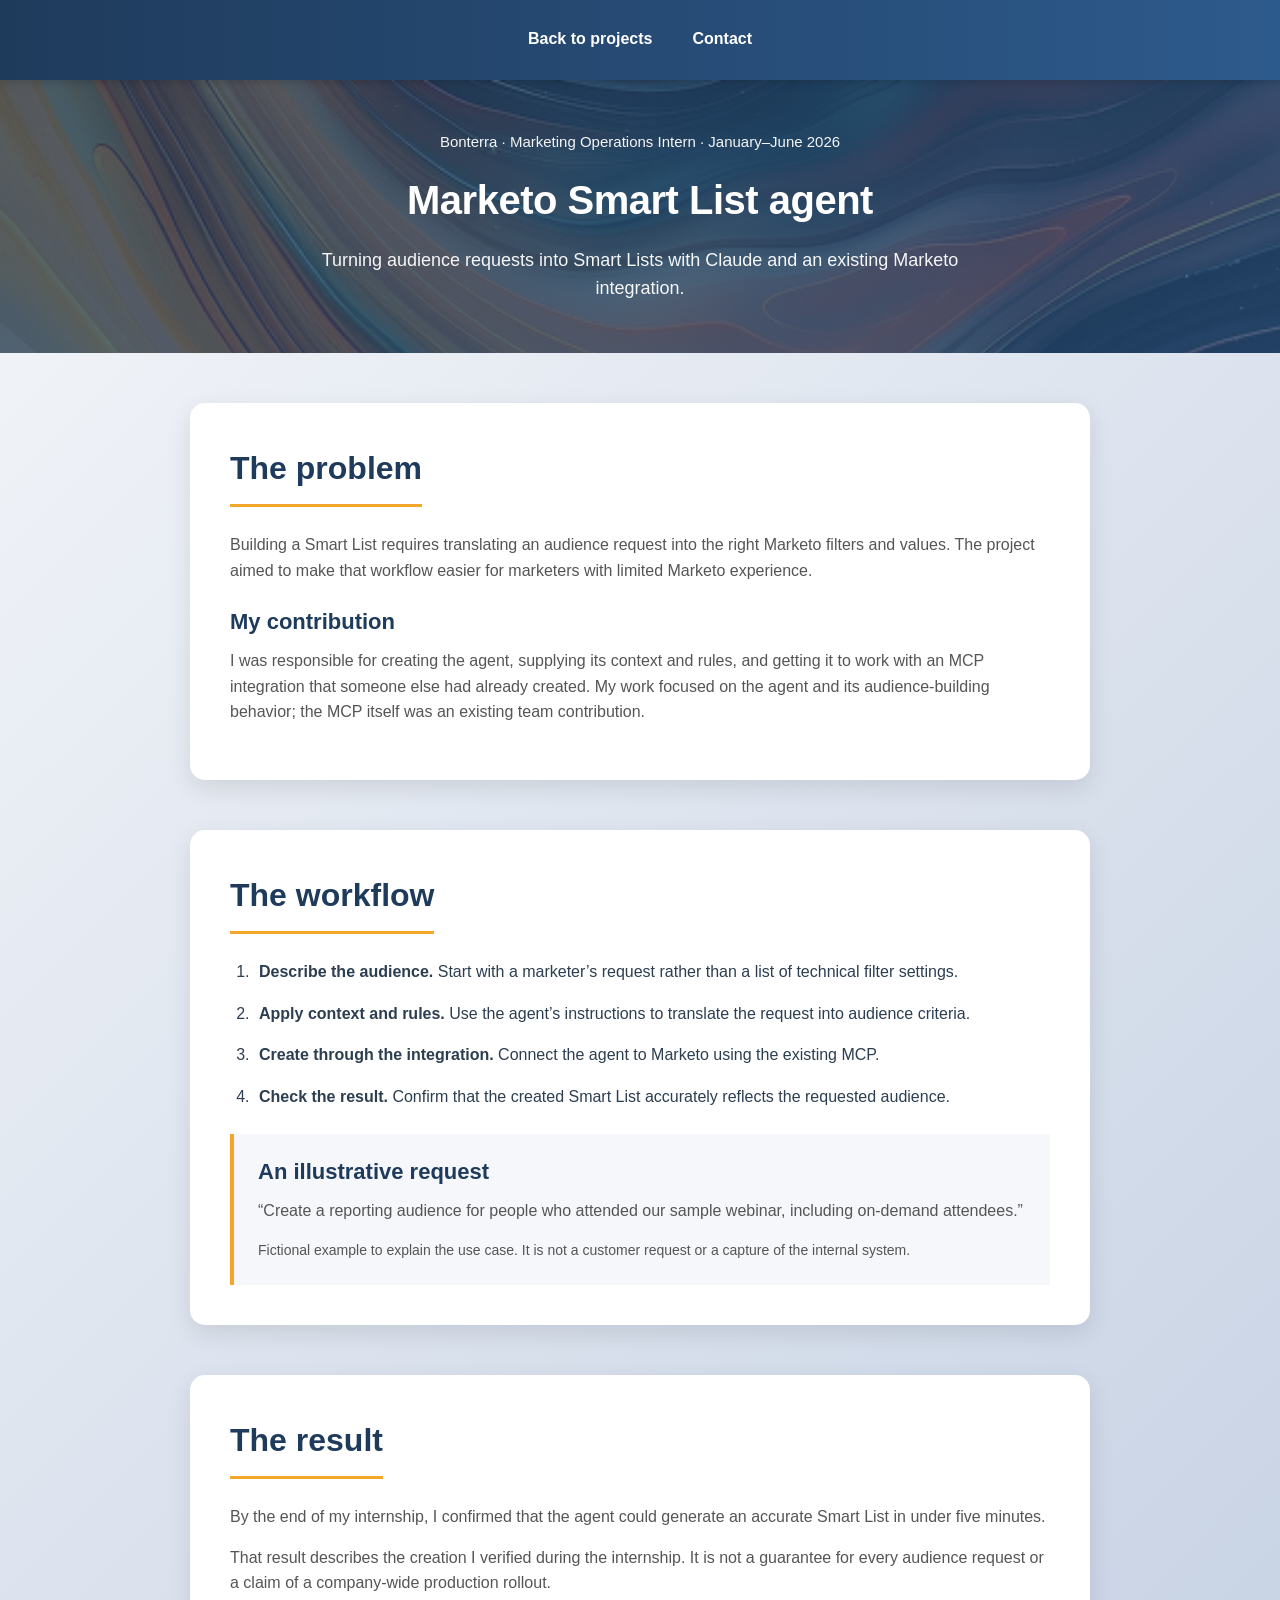
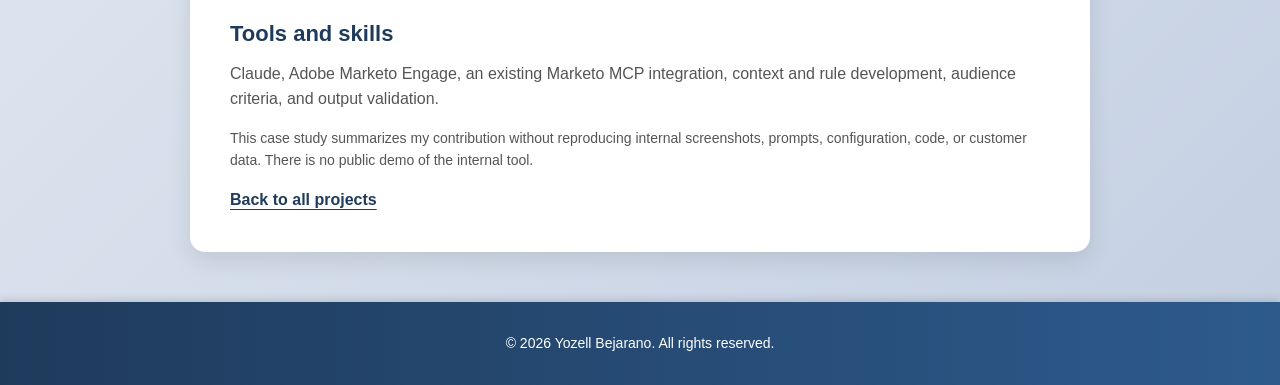
==== bonterra-smart-list.html @ f43819b6 "Add completed project links and Smart List case study" ====
<!DOCTYPE html>
<html lang="en">
<head>
  <meta charset="UTF-8">
  <meta name="viewport" content="width=device-width, initial-scale=1.0">
  <meta name="description" content="How Yozell Bejarano built a Claude-based Smart List agent during a marketing operations internship at Bonterra.">
  <title>Marketo Smart List Agent | Yozell Bejarano</title>
  <link rel="stylesheet" href="style.css">
</head>
<body>
  <nav aria-label="Case study navigation"><a href="index.html#projects">Back to projects</a><a href="index.html#contact">Contact</a></nav>
  <header class="case-study-header">
    <p>Bonterra · Marketing Operations Intern · January–June 2026</p>
    <h1>Marketo Smart List agent</h1>
    <p>Turning audience requests into Smart Lists with Claude and an existing Marketo integration.</p>
  </header>
  <main class="case-study-main">
    <section aria-labelledby="problem-title">
      <h2 id="problem-title">The problem</h2>
      <p>Building a Smart List requires translating an audience request into the right Marketo filters and values. The project aimed to make that workflow easier for marketers with limited Marketo experience.</p>
      <h3>My contribution</h3>
      <p>I was responsible for creating the agent, supplying its context and rules, and getting it to work with an MCP integration that someone else had already created. My work focused on the agent and its audience-building behavior; the MCP itself was an existing team contribution.</p>
    </section>
    <section aria-labelledby="workflow-title">
      <h2 id="workflow-title">The workflow</h2>
      <ol class="case-study-steps">
        <li><strong>Describe the audience.</strong> Start with a marketer’s request rather than a list of technical filter settings.</li>
        <li><strong>Apply context and rules.</strong> Use the agent’s instructions to translate the request into audience criteria.</li>
        <li><strong>Create through the integration.</strong> Connect the agent to Marketo using the existing MCP.</li>
        <li><strong>Check the result.</strong> Confirm that the created Smart List accurately reflects the requested audience.</li>
      </ol>
      <aside class="example-panel" aria-label="Illustrative audience request">
        <h3>An illustrative request</h3>
        <p>“Create a reporting audience for people who attended our sample webinar, including on-demand attendees.”</p>
        <p class="project-note">Fictional example to explain the use case. It is not a customer request or a capture of the internal system.</p>
      </aside>
    </section>
    <section aria-labelledby="result-title">
      <h2 id="result-title">The result</h2>
      <p>By the end of my internship, I confirmed that the agent could generate an accurate Smart List in under five minutes.</p>
      <p>That result describes the creation I verified during the internship. It is not a guarantee for every audience request or a claim of a company-wide production rollout.</p>
      <h3>Tools and skills</h3>
      <p>Claude, Adobe Marketo Engage, an existing Marketo MCP integration, context and rule development, audience criteria, and output validation.</p>
      <p class="project-note">This case study summarizes my contribution without reproducing internal screenshots, prompts, configuration, code, or customer data. There is no public demo of the internal tool.</p>
      <a class="back-link" href="index.html#projects">Back to all projects</a>
    </section>
  </main>
  <footer><p>&copy; 2026 Yozell Bejarano. All rights reserved.</p></footer>
</body>
</html>
---- style.css ----
/* ===== GLOBAL STYLES ===== */
* {
  /* Reset default browser margins and padding */
  margin: 0;
  padding: 0;
  box-sizing: border-box;
}

body {
  font-family: 'Segoe UI', Tahoma, Geneva, Verdana, sans-serif;
  background: linear-gradient(135deg, #f5f7fa 0%, #c3cfe2 100%);
  color: #2c3e50;
  line-height: 1.6;
  min-height: 100vh;
}

/* ===== NAVIGATION ===== */
nav {
  background: linear-gradient(90deg, #1f3b5c 0%, #2d5a8c 100%);
  padding: 18px;
  text-align: center;
  box-shadow: 0 2px 8px rgba(0, 0, 0, 0.15);
  position: sticky;
  top: 0;
  z-index: 100;
}

nav a {
  color: white;
  text-decoration: none;
  margin: 0 20px;
  font-weight: 600;
  transition: all 0.3s ease;
  display: inline-block;
  padding: 8px 0;
  border-bottom: 2px solid transparent;
}

nav a:hover {
  color: #f4a62a;
  border-bottom: 2px solid #f4a62a;
}

/* ===== HEADER / HERO SECTION ===== */
header {
  background: linear-gradient(135deg, rgba(31, 59, 92, 0.75) 0%, rgba(45, 90, 140, 0.75) 100%), url('img/Background_for_portfolio.png');
  background-size: cover;
  background-position: center;
  background-attachment: fixed;
  color: white;
  text-align: center;
  padding: 40px 20px 60px;
}

header h1 {
  font-size: 48px;
  margin-bottom: 10px;
  font-weight: 700;
  letter-spacing: -0.5px;
}

header p {
  font-size: 22px;
  opacity: 0.95;
  margin-top: 10px;
  font-weight: 500;
}

.profile-img {
  width: 200px;
  height: 200px;
  border-radius: 50%;
  border: 5px solid white;
  object-fit: cover;
  display: block;
  margin: 0 auto 30px auto;
  box-shadow: 0 10px 30px rgba(0, 0, 0, 0.2);
  transition: transform 0.3s ease;
}

.profile-img:hover {
  transform: scale(1.05);
}

/* ===== SECTIONS ===== */
section {
  max-width: 900px;
  margin: 50px auto;
  padding: 40px;
  background-color: white;
  border-radius: 15px;
  box-shadow: 0 8px 25px rgba(0, 0, 0, 0.1);
  transition: box-shadow 0.3s ease;
}

section:hover {
  box-shadow: 0 12px 35px rgba(0, 0, 0, 0.15);
}

section h2 {
  color: #1f3b5c;
  font-size: 32px;
  margin-bottom: 25px;
  border-bottom: 3px solid #f4a62a;
  display: inline-block;
  padding-bottom: 10px;
}

section p {
  font-size: 16px;
  color: #555;
  margin-bottom: 15px;
}

/* ===== SKILLS SECTION ===== */
.skills {
  display: flex;
  flex-wrap: wrap;
  gap: 15px;
  margin-top: 20px;
}

.skill {
  background: linear-gradient(135deg, #dce7f3 0%, #c3d9e8 100%);
  color: #1f3b5c;
  padding: 12px 20px;
  border-radius: 25px;
  font-weight: 600;
  transition: all 0.3s ease;
  box-shadow: 0 3px 10px rgba(31, 59, 92, 0.1);
  border: 2px solid transparent;
}

.skill:hover {
  background: linear-gradient(135deg, #f4a62a 0%, #f5b23e 100%);
  color: white;
  transform: translateY(-3px);
  box-shadow: 0 6px 20px rgba(31, 59, 92, 0.2);
}

/* ===== CONTACT SECTION ===== */
/* Project cards retain the portfolio's navy and gold palette. */
html { scroll-padding-top: 110px; }
a:focus-visible { outline: 3px solid #9b5d00; outline-offset: 5px; }
.project-grid { display: grid; grid-template-columns: repeat(2, minmax(0, 1fr)); gap: 24px; }
.project-card { min-width: 0; padding: 24px; border: 1px solid #c3cfe2; border-radius: 10px; display: flex; flex-direction: column; }
.project-featured { grid-column: 1 / -1; border-top: 5px solid #f4a62a; background: #f5f7fa; }
.project-card h3, .case-study-main h3 { color: #1f3b5c; font-size: 22px; line-height: 1.3; margin-bottom: 12px; }
.project-card .project-category { color: #40556d; font-size: 14px; margin-bottom: 10px; }
.project-card .project-tools { color: #40556d; font-size: 14px; margin-top: auto; padding-top: 8px; }
.project-links { display: flex; flex-wrap: wrap; gap: 12px 20px; margin-top: 8px; }
.project-links a, .back-link { color: #1f3b5c; font-weight: 600; text-underline-offset: 4px; }
.project-links a:hover, .back-link:hover { color: #805000; }
#projects > .project-note { margin-top: 24px; margin-bottom: 0; }
section .project-note { font-size: 14px; color: #555; }
.case-study-header { padding: 50px 24px; }
.case-study-header h1 { font-size: 40px; max-width: 800px; margin: 14px auto; }
.case-study-header p { max-width: 720px; margin: 0 auto; font-size: 18px; }
.case-study-header p:first-child { font-size: 15px; }
.case-study-steps { padding-left: 24px; }
.case-study-steps li { padding-left: 5px; margin-bottom: 16px; }
.example-panel { margin-top: 24px; padding: 24px; background: #f5f7fa; border-left: 4px solid #f4a62a; }
.example-panel p:last-child { margin-bottom: 0; }
.case-study-main h3 { margin-top: 24px; }
.example-panel h3 { margin-top: 0; }
@media (max-width: 768px) {
  nav { display: flex; flex-wrap: wrap; justify-content: center; gap: 4px 18px; padding: 12px; }
  nav a { margin: 0; padding: 6px 0; }
  .project-grid { grid-template-columns: minmax(0, 1fr); }
  .project-card { padding: 20px; }
  .case-study-header h1 { font-size: 32px; }
}
@media (prefers-reduced-motion: reduce) {
  *, *::before, *::after { transition: none !important; }
}

#contact p {
  font-size: 16px;
  margin: 12px 0;
}

#contact a {
  color: #1f3b5c;
  text-decoration: none;
  font-weight: 600;
  transition: color 0.3s ease;
}

#contact a:hover {
  color: #f4a62a;
  text-decoration: underline;
}

/* ===== FOOTER ===== */
footer {
  text-align: center;
  background: linear-gradient(90deg, #1f3b5c 0%, #2d5a8c 100%);
  color: white;
  padding: 30px 20px;
  margin-top: 50px;
  box-shadow: 0 -2px 8px rgba(0, 0, 0, 0.15);
}

footer p {
  font-size: 14px;
}

/* ===== RESPONSIVE DESIGN ===== */
@media (max-width: 768px) {
  header {
    padding: 60px 20px 40px;
  }

  header h1 {
    font-size: 36px;
  }

  section {
    margin: 30px 15px;
    padding: 25px;
  }

  section h2 {
    font-size: 24px;
  }

  nav a {
    display: inline-block;
    margin: 0;
    padding: 6px 0;
  }

  .profile-img {
    width: 150px;
    height: 150px;
  }
}

@media (max-width: 480px) {
  header h1 {
    font-size: 28px;
  }

  section {
    margin: 20px 10px;
    padding: 20px;
  }

  section h2 {
    font-size: 20px;
  }

  .skills {
    gap: 10px;
  }

  .skill {
    padding: 10px 15px;
    font-size: 14px;
  }
}
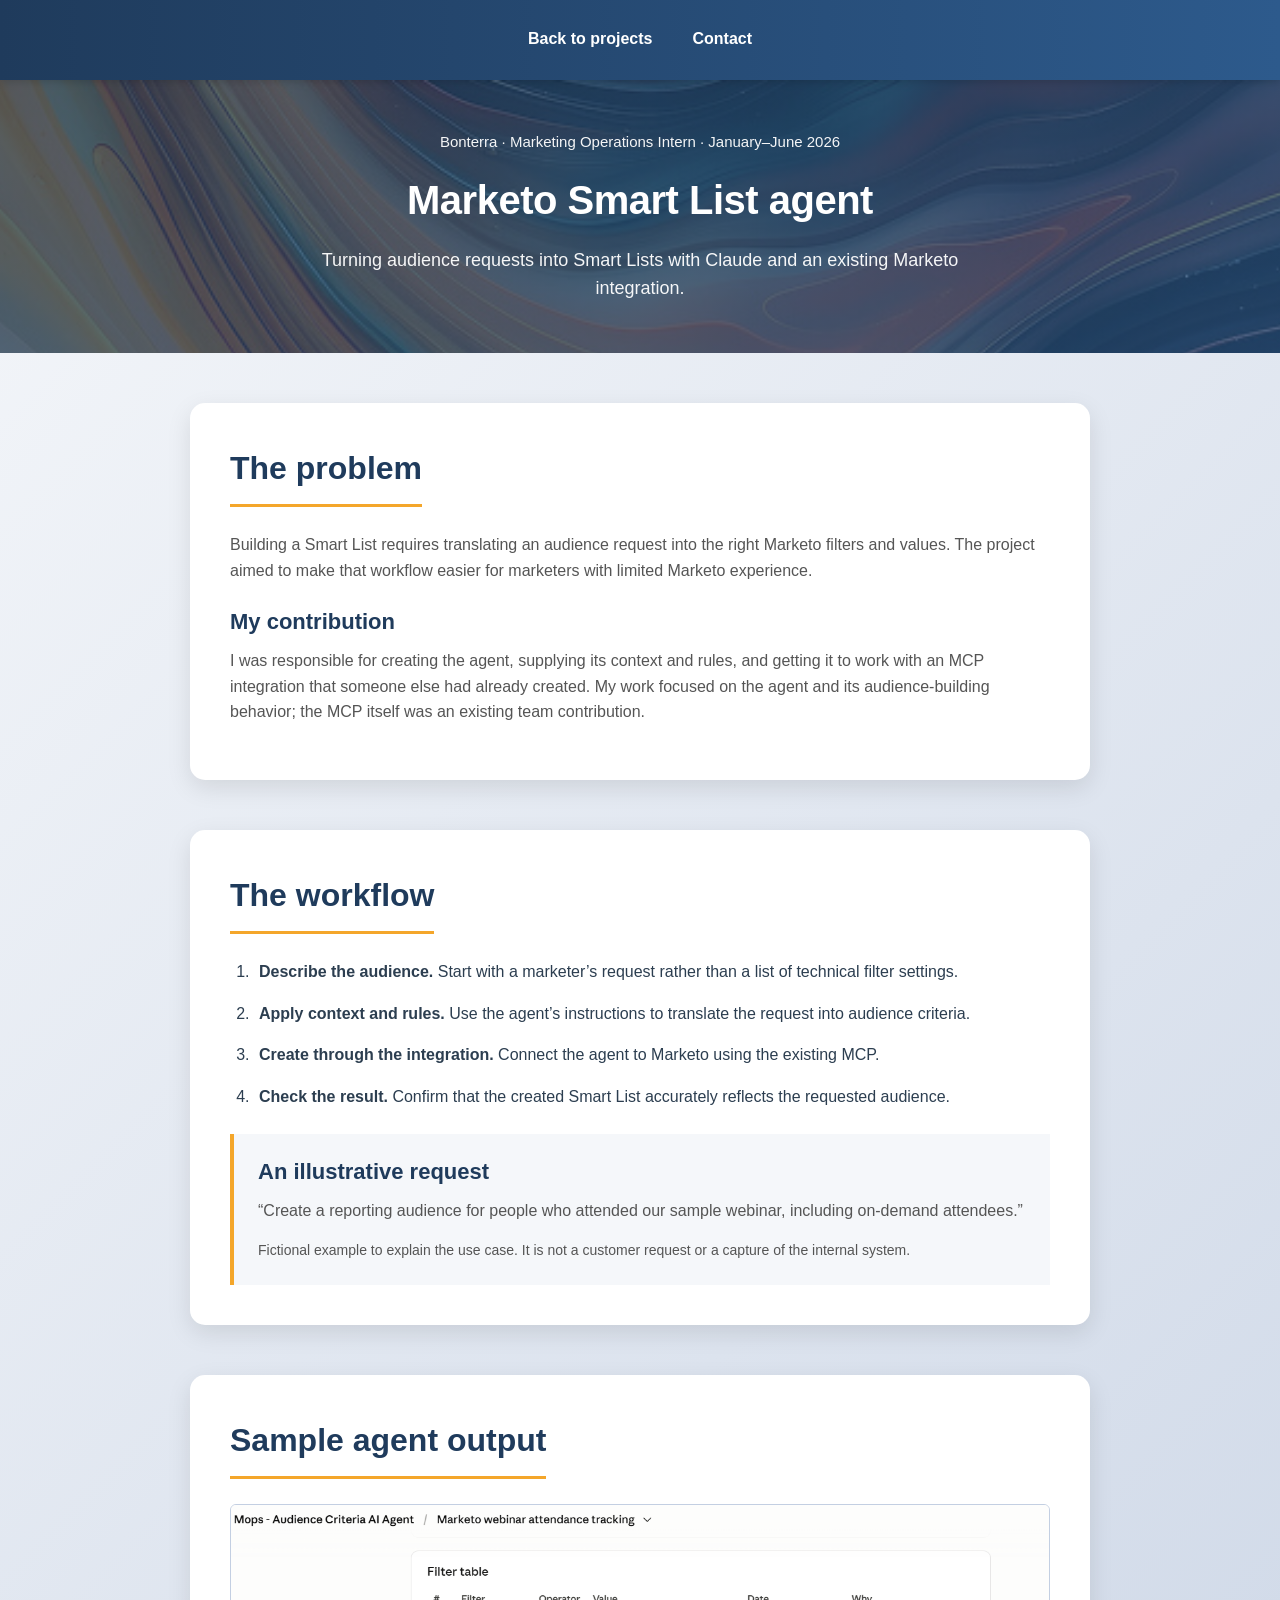
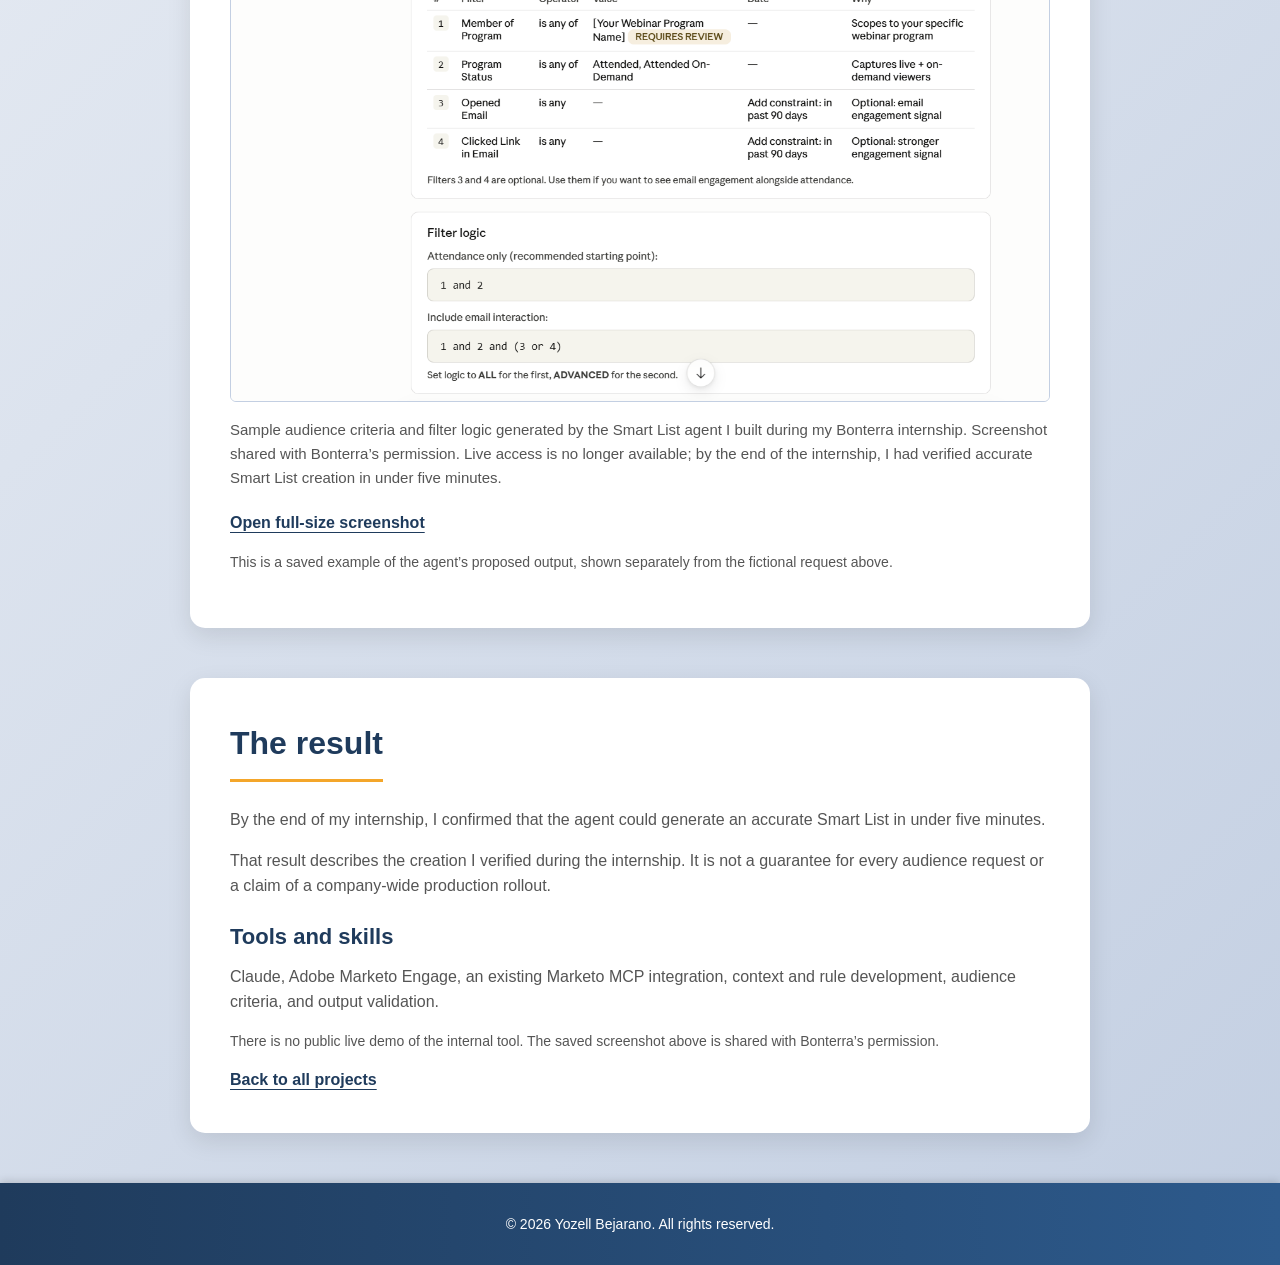
==== commit 33a25a87: "Add approved Smart List output screenshot to case study" ====
--- a/bonterra-smart-list.html
+++ b/bonterra-smart-list.html
@@ -35,13 +35,22 @@
         <p class="project-note">Fictional example to explain the use case. It is not a customer request or a capture of the internal system.</p>
       </aside>
     </section>
+    <section aria-labelledby="output-title">
+      <h2 id="output-title">Sample agent output</h2>
+      <figure class="case-study-figure">
+        <img src="img/marketo-smart-list-filter-example.png" width="1297" height="786" loading="lazy" alt="Smart List agent output showing a webinar audience filter table, optional email engagement criteria, and proposed Boolean filter logic.">
+        <figcaption>Sample audience criteria and filter logic generated by the Smart List agent I built during my Bonterra internship. Screenshot shared with Bonterra’s permission. Live access is no longer available; by the end of the internship, I had verified accurate Smart List creation in under five minutes.</figcaption>
+      </figure>
+      <p><a class="back-link" href="img/marketo-smart-list-filter-example.png" target="_blank" rel="noopener noreferrer">Open full-size screenshot</a></p>
+      <p class="project-note">This is a saved example of the agent’s proposed output, shown separately from the fictional request above.</p>
+    </section>
     <section aria-labelledby="result-title">
       <h2 id="result-title">The result</h2>
       <p>By the end of my internship, I confirmed that the agent could generate an accurate Smart List in under five minutes.</p>
       <p>That result describes the creation I verified during the internship. It is not a guarantee for every audience request or a claim of a company-wide production rollout.</p>
       <h3>Tools and skills</h3>
       <p>Claude, Adobe Marketo Engage, an existing Marketo MCP integration, context and rule development, audience criteria, and output validation.</p>
-      <p class="project-note">This case study summarizes my contribution without reproducing internal screenshots, prompts, configuration, code, or customer data. There is no public demo of the internal tool.</p>
+      <p class="project-note">There is no public live demo of the internal tool. The saved screenshot above is shared with Bonterra’s permission.</p>
       <a class="back-link" href="index.html#projects">Back to all projects</a>
     </section>
   </main>
--- a/style.css
+++ b/style.css
@@ -145,6 +145,7 @@
 .project-grid { display: grid; grid-template-columns: repeat(2, minmax(0, 1fr)); gap: 24px; }
 .project-card { min-width: 0; padding: 24px; border: 1px solid #c3cfe2; border-radius: 10px; display: flex; flex-direction: column; }
 .project-featured { grid-column: 1 / -1; border-top: 5px solid #f4a62a; background: #f5f7fa; }
+.project-card:last-child:nth-child(even) { grid-column: 1 / -1; }
 .project-card h3, .case-study-main h3 { color: #1f3b5c; font-size: 22px; line-height: 1.3; margin-bottom: 12px; }
 .project-card .project-category { color: #40556d; font-size: 14px; margin-bottom: 10px; }
 .project-card .project-tools { color: #40556d; font-size: 14px; margin-top: auto; padding-top: 8px; }
@@ -158,6 +159,9 @@
 .case-study-header p { max-width: 720px; margin: 0 auto; font-size: 18px; }
 .case-study-header p:first-child { font-size: 15px; }
 .case-study-steps { padding-left: 24px; }
+.case-study-figure { margin: 0 0 20px; }
+.case-study-figure img { display: block; width: 100%; height: auto; border: 1px solid #c3cfe2; border-radius: 6px; }
+.case-study-figure figcaption { margin-top: 16px; font-size: 15px; color: #555; line-height: 1.6; }
 .case-study-steps li { padding-left: 5px; margin-bottom: 16px; }
 .example-panel { margin-top: 24px; padding: 24px; background: #f5f7fa; border-left: 4px solid #f4a62a; }
 .example-panel p:last-child { margin-bottom: 0; }
